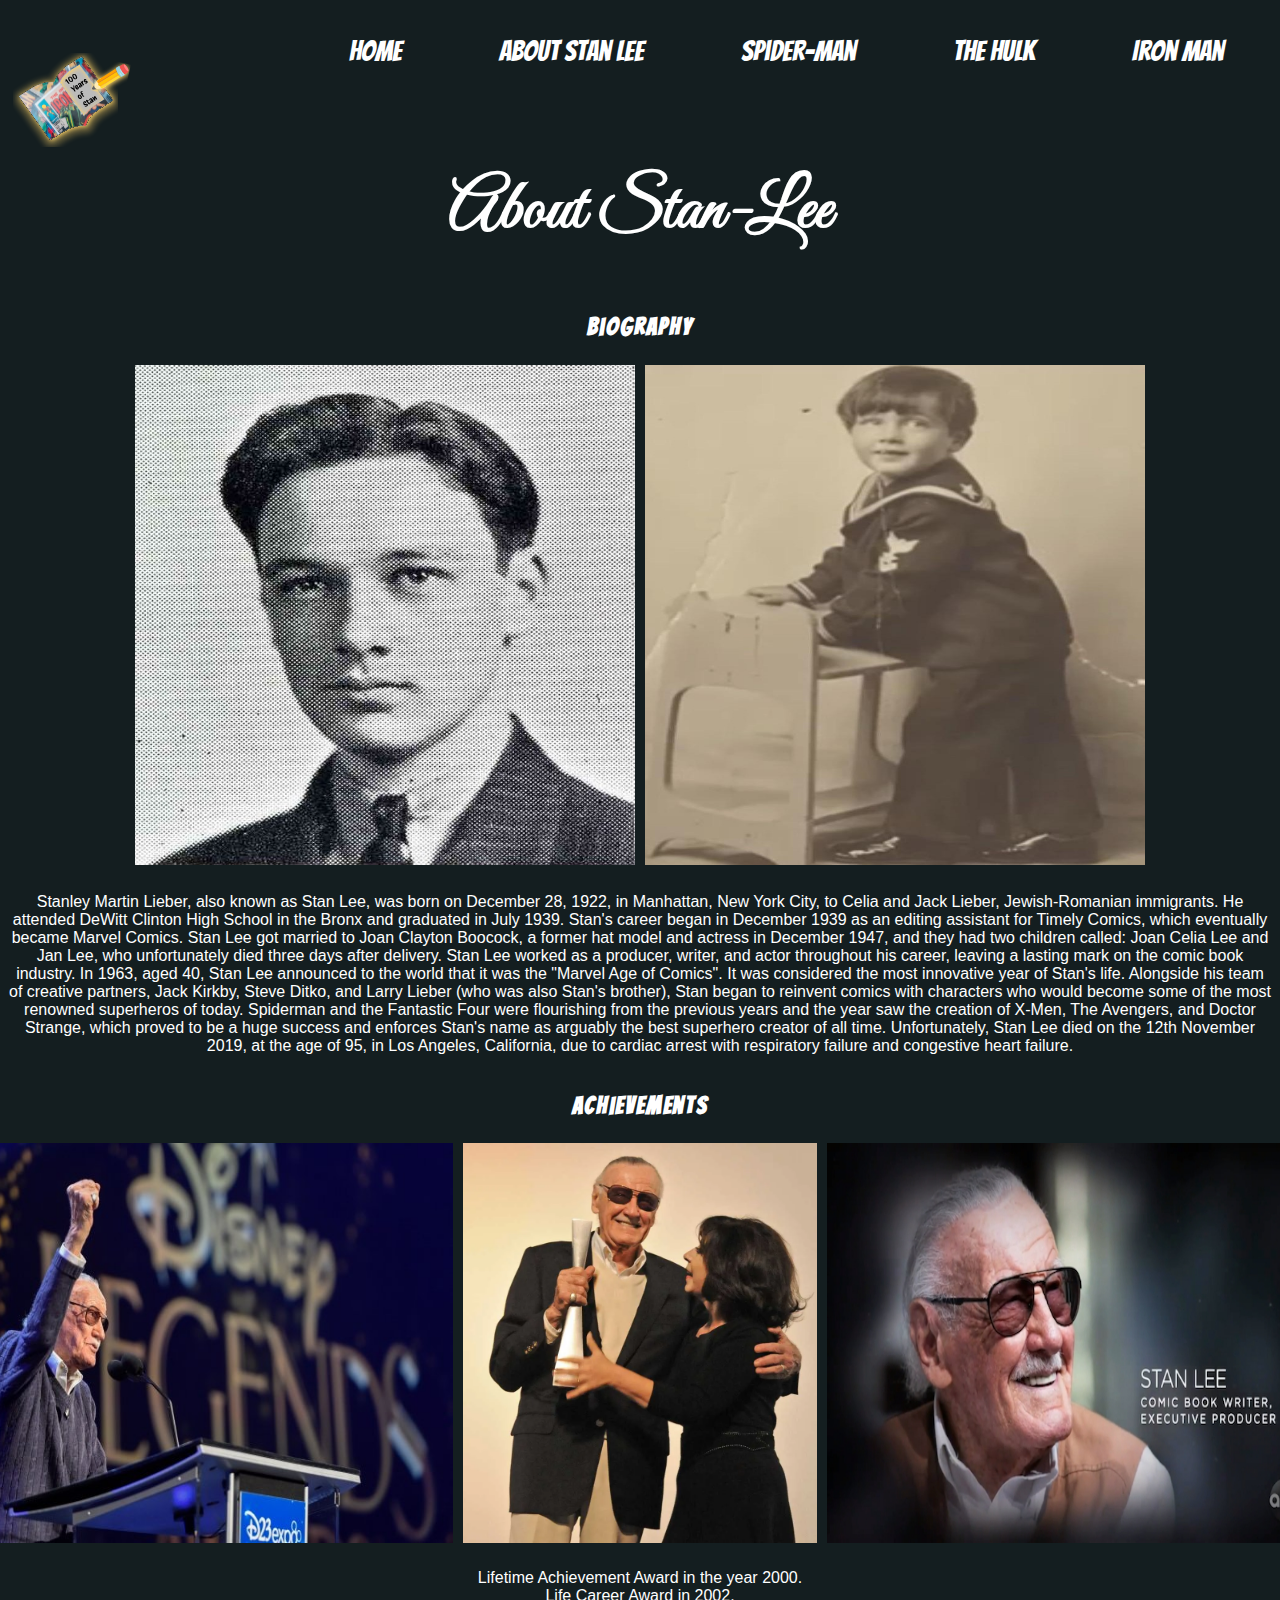
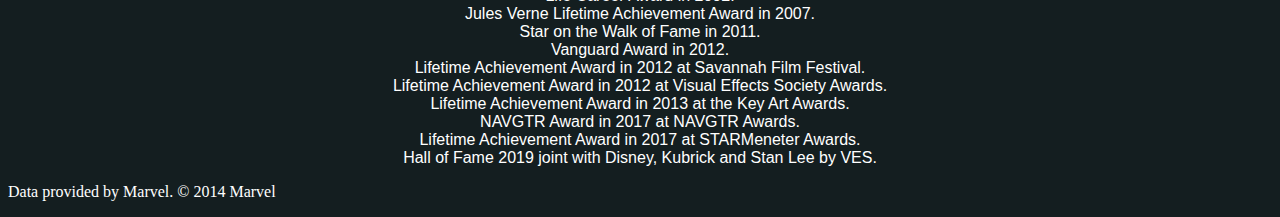
==== about.html @ 7cec00d8 "Merge all files" ====
<!DOCTYPE html>
<html lang="en">
  <head>
    <meta charset="UTF-8" />
    <meta name="viewport" content="width=device-width, initial-scale=1.0" />
    <link rel="preconnect" href="https://fonts.googleapis.com" />
    <link rel="preconnect" href="https://fonts.gstatic.com" crossorigin />
    <link
      href="https://fonts.googleapis.com/css2?family=Bangers&family=Great+Vibes&display=swap"
      rel="stylesheet"
    />
    <title>About Stan-Lee</title>
    <link rel="stylesheet" href="styled.css" />
  </head>
  <body>
    <header>
      <a href="index.html"
        id="logolink"
        ><img
          src="/images/logo.svg"
          width="200"
          height="180"
          id="logo"
          alt="A stylised image of Stan Lee using his glasses to show 100"
      /></a>
      <nav>
        <ul>
          <li><a class="nav-link" href="index.html">Home</a></li>
          <li><a class="nav-link" href="about.html">About Stan Lee</a></li>
          <li>
            <a
              class="nav-link spiderman-nav"
              href="character.html"
              onclick="localStorage.setItem('character', 'Spider-Man (Peter Parker)')"
              >Spider-Man</a
            >
          </li>
          <li>
            <a
              class="nav-link hulk-nav"
              href="character.html"
              onclick="localStorage.setItem('character', 'Hulk')"
              >The Hulk</a
            >
          </li>
          <li>
            <a
              class="nav-link ironman-nav"
              href="character.html"
              onclick="localStorage.setItem('character', 'Iron Man')"
              >Iron Man</a
            >
          </li>
        </ul>
      </nav>
    </header>
    <h1>About Stan-Lee</h1>
    <article class="about">
      <section class="bio">
        <h2>Biography</h2>
        <div class="images">
          <img src="images/StanLee.jpg" alt="Stan Lee picture when young" />
          <img src="images/StanLee1.jpg" alt="Stan Lee picture when a baby" />
        </div>
        <p>
          Stanley Martin Lieber, also known as Stan Lee, was born on December
          28, 1922, in Manhattan, New York City, to Celia and Jack Lieber,
          Jewish-Romanian immigrants. He attended DeWitt Clinton High School in
          the Bronx and graduated in July 1939. Stan's career began in December
          1939 as an editing assistant for Timely Comics, which eventually
          became Marvel Comics. Stan Lee got married to Joan Clayton Boocock, a
          former hat model and actress in December 1947, and they had two
          children called: Joan Celia Lee and Jan Lee, who unfortunately died
          three days after delivery. Stan Lee worked as a producer, writer, and
          actor throughout his career, leaving a lasting mark on the comic book
          industry. In 1963, aged 40, Stan Lee announced to the world that it
          was the "Marvel Age of Comics". It was considered the most innovative
          year of Stan's life. Alongside his team of creative partners, Jack
          Kirkby, Steve Ditko, and Larry Lieber (who was also Stan's brother),
          Stan began to reinvent comics with characters who would become some of
          the most renowned superheros of today. Spiderman and the Fantastic
          Four were flourishing from the previous years and the year saw the
          creation of X-Men, The Avengers, and Doctor Strange, which proved to
          be a huge success and enforces Stan's name as arguably the best
          superhero creator of all time. Unfortunately, Stan Lee died on the
          12th November 2019, at the age of 95, in Los Angeles, California, due
          to cardiac arrest with respiratory failure and congestive heart
          failure.
        </p>
      </section>
      <section class="achievements">
        <h2>Achievements</h2>
        <div class="achievementsimg">
          <img src="images/Awards1.jpg" alt="Stan Lee taklking on stage" />
          <img src="images/awards 3!.webp" alt="Stan Lee receiving award" />
          <img src="images/Awards 2.jpg" alt="Stan Lee profession" />
        </div>
        <li>Lifetime Achievement Award in the year 2000.</li>
        <li>Life Career Award in 2002.</li>
        <li>Jules Verne Lifetime Achievement Award in 2007.</li>
        <li>Star on the Walk of Fame in 2011.</li>
        <li>Vanguard Award in 2012.</li>
        <li>Lifetime Achievement Award in 2012 at Savannah Film Festival.</li>
        <li>
          Lifetime Achievement Award in 2012 at Visual Effects Society Awards.
        </li>
        <li>Lifetime Achievement Award in 2013 at the Key Art Awards.</li>
        <li>NAVGTR Award in 2017 at NAVGTR Awards.</li>
        <li>Lifetime Achievement Award in 2017 at STARMeneter Awards.</li>
        <li>
          Hall of Fame 2019 joint with Disney, Kubrick and Stan Lee by VES.
        </li>
      </section>
    </article>
    <footer>
      <p>Data provided by Marvel. &copy; 2014 Marvel</p>
    </footer>
  </body>
</html>
---- styled.css ----
header {
  display: flex;
  justify-content: space-between;
}
nav {
  width: 80%;
}
nav ul {
  display: flex;
  justify-content: space-around;
  list-style: none;
  font-size: clamp(1rem, 2.5vw, 1.75rem);
  font-family: "Bangers", system-ui;
  padding-bottom: 1vw;
}
.nav-link:hover {
  color: #fff301;
  text-shadow: 10px 10px 10px #ff0000;
  padding: 0px 25px 0px 25px;
  text-decoration: none;
  font-size: clamp(1.25rem, 2.5vw, 2.5rem);
}
.nav-link {
  text-decoration: none;
  color: white;
}
.spiderman-nav:hover {
  color: #5076ff;
  padding: 0px 25px 0px 25px;
  text-decoration: none;
  font-size: clamp(1.25rem, 2.5vw, 2.5rem);
  text-shadow: 10px 10px 10px #ff0000;
}
.ironman-nav:hover {
  color: #ff0000;
  padding: 0px 25px 0px 25px;
  text-decoration: none;
  font-size: clamp(1.25rem, 2.5vw, 2.5rem);
  text-shadow: 10px 10px 10px #fff301;
}
.hulk-nav:hover {
  color: #86ca66;
  padding: 0px 25px 0px 25px;
  text-decoration: none;
  font-size: clamp(1.25rem, 2.5vw, 2.5rem);
  text-shadow: 10px 10px 10px #ff0000;
}
body {
  background-color: #141e20;
  color: white;
}
h1 {
  color: #fff;
  text-align: center;
  font-family: "Great Vibes", cursive;
  font-size: 70px;
  margin-top: -2%;
  padding-bottom: 3%;
  animation: glow 5s infinite alternate;
}
@keyframes glow {
  0% {
    text-shadow: 0 0 10px #d7bb00, 0 0 20px #d7bb00, 0 0 30px #d7bb00;
  }

  50% {
    text-shadow: 0 0 10px #df0000, 0 0 25px #df0000, 0 0 40px #df0000;
  }

  100% {
    text-shadow: 0 0 10px #d7bb00, 0 0 20px #d7bb00, 0 0 30px #d7bb00;
  }
}

.images {
  display: flex;
  justify-content: center;
  align-items: center;
  gap: 10px;
}
.images img {
  width: 500px;
  height: 500px;
  margin-bottom: 1%;
}
.bio h2 {
  text-align: center;
  font-family: "Bangers", system-ui;
  letter-spacing: 1.8px;
  margin-top: -2%;
  margin-bottom: 2%;
}
.bio p {
  font-family: Arial, Helvetica, sans-serif;
  text-align: center;
  margin-bottom: 3%;
}
.achievements h2 {
  text-align: center;
  font-family: "Bangers", system-ui;
  letter-spacing: 1.8px;
  margin-bottom: 2%;
}
.achievementsimg {
  display: flex;
  flex-direction: row;
  justify-content: center;
  align-items: center;
  gap: 10px;
  margin-bottom: 1%;
}
.achievementsimg img {
  width: 500px;
  height: 400px;
  margin-bottom: 1rem;
  margin-bottom: 1%;
}
.achievements li {
  font-family: Arial, Helvetica, sans-serif;
  text-align: center;
  text-decoration: solid;
  list-style-type: circle;
}

#logolink {
  width: 10%;  
}

#logo {
  width: 100%;
}
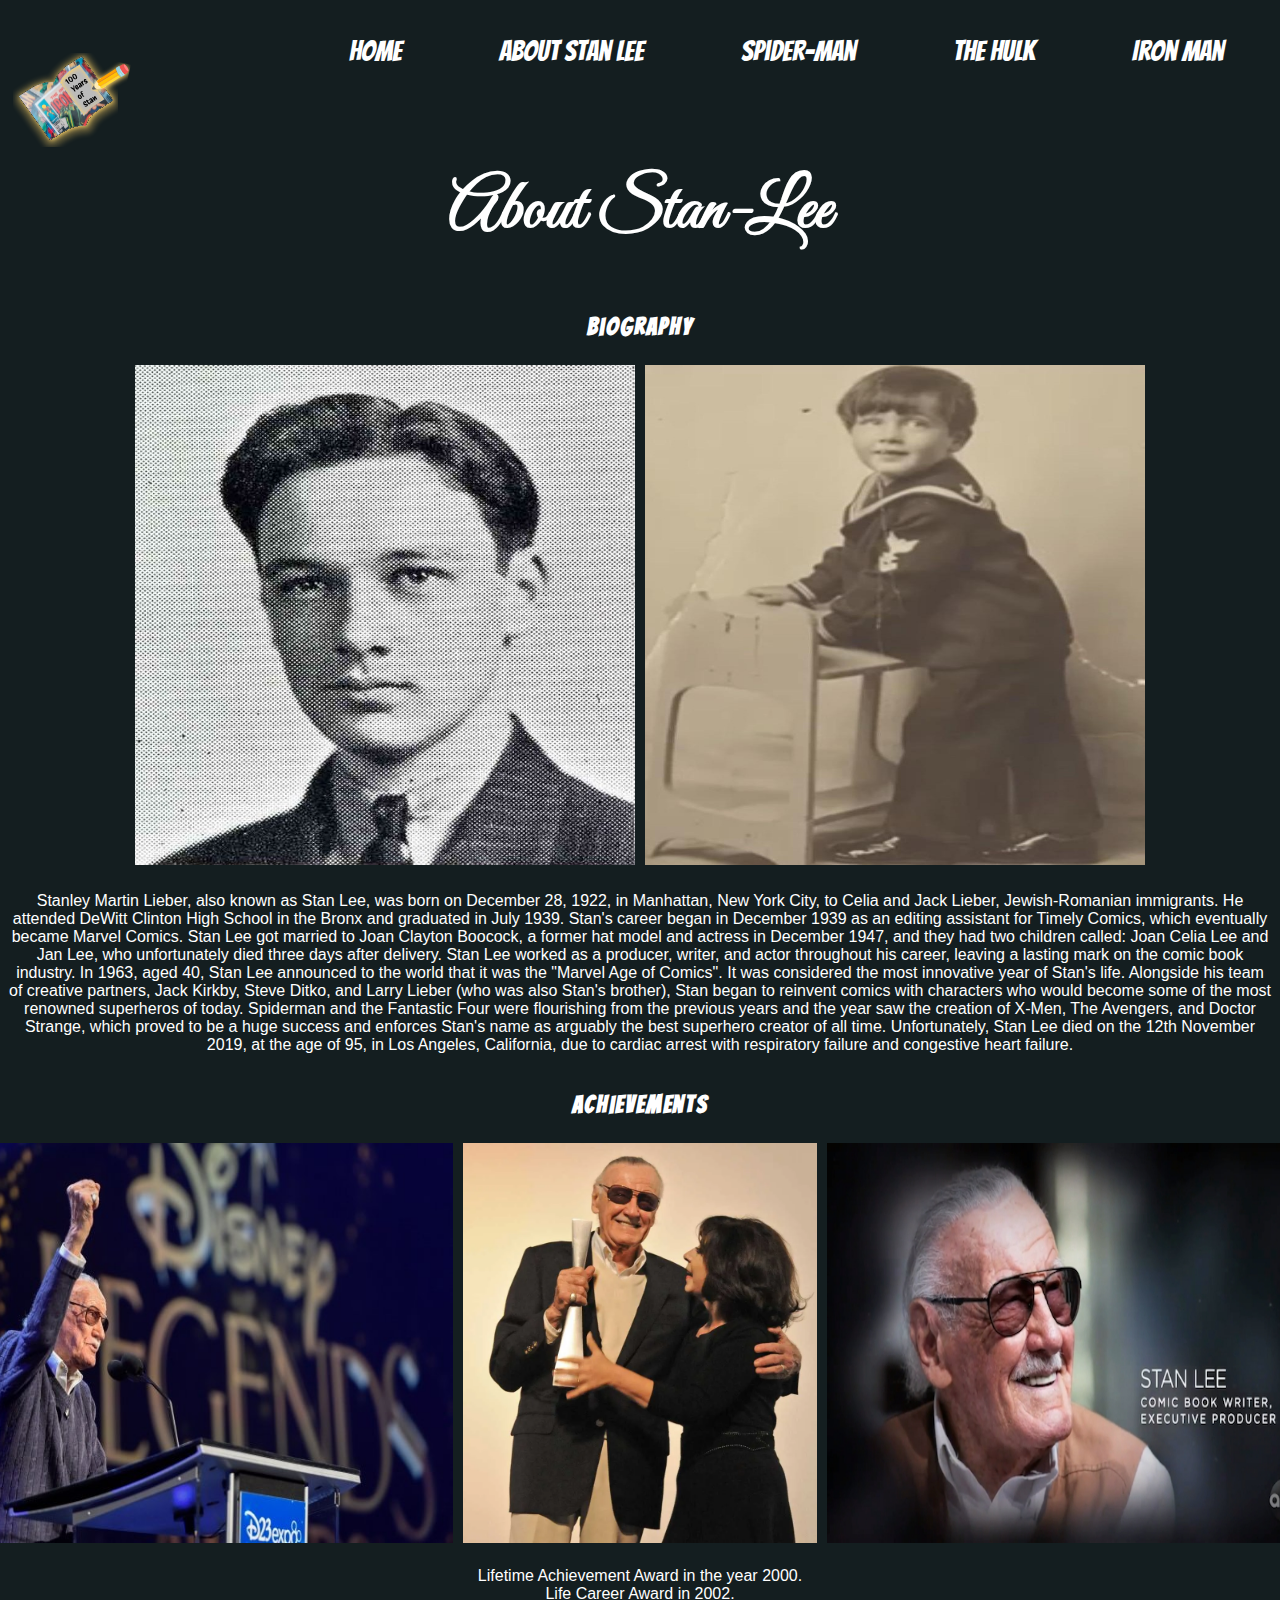
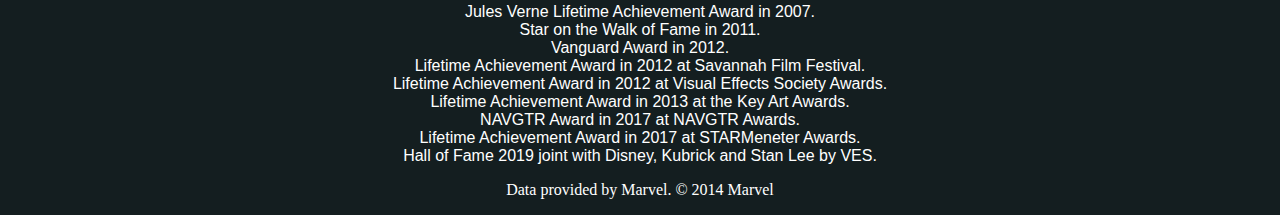
==== commit 3d3bd874: "Minor adjustments" ====
--- a/about.html
+++ b/about.html
@@ -58,10 +58,10 @@
     <article class="about">
       <section class="bio">
         <h2>Biography</h2>
-        <div class="images">
+        <figure class="images">
           <img src="images/StanLee.jpg" alt="Stan Lee picture when young" />
           <img src="images/StanLee1.jpg" alt="Stan Lee picture when a baby" />
-        </div>
+        </figure>
         <p>
           Stanley Martin Lieber, also known as Stan Lee, was born on December
           28, 1922, in Manhattan, New York City, to Celia and Jack Lieber,
@@ -90,11 +90,11 @@
       </section>
       <section class="achievements">
         <h2>Achievements</h2>
-        <div class="achievementsimg">
+        <figure class="achievementsimg">
           <img src="images/Awards1.jpg" alt="Stan Lee taklking on stage" />
           <img src="images/awards 3!.webp" alt="Stan Lee receiving award" />
           <img src="images/Awards 2.jpg" alt="Stan Lee profession" />
-        </div>
+        </figure>
         <li>Lifetime Achievement Award in the year 2000.</li>
         <li>Life Career Award in 2002.</li>
         <li>Jules Verne Lifetime Achievement Award in 2007.</li>
--- a/styled.css
+++ b/styled.css
@@ -122,6 +122,10 @@
   list-style-type: circle;
 }
 
+footer {
+  justify-items: center;
+}
+
 #logolink {
   width: 10%;  
 }
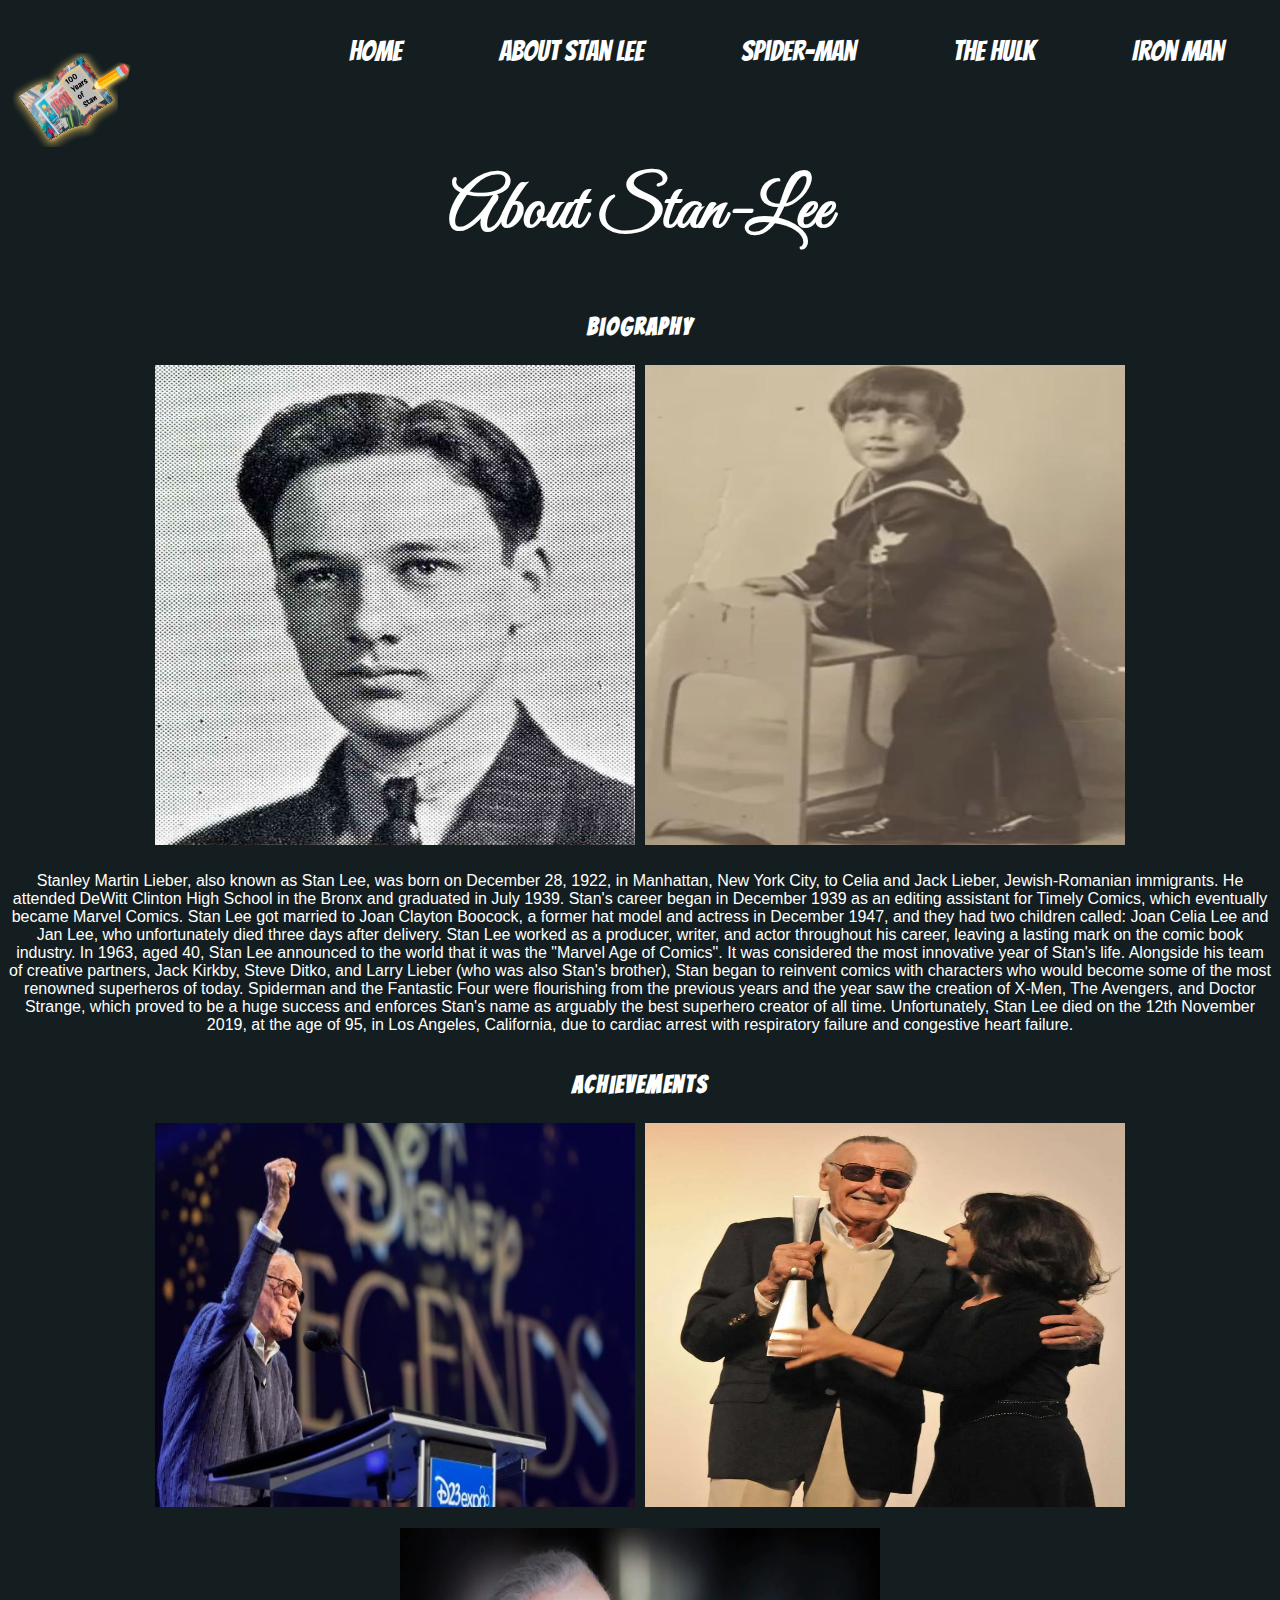
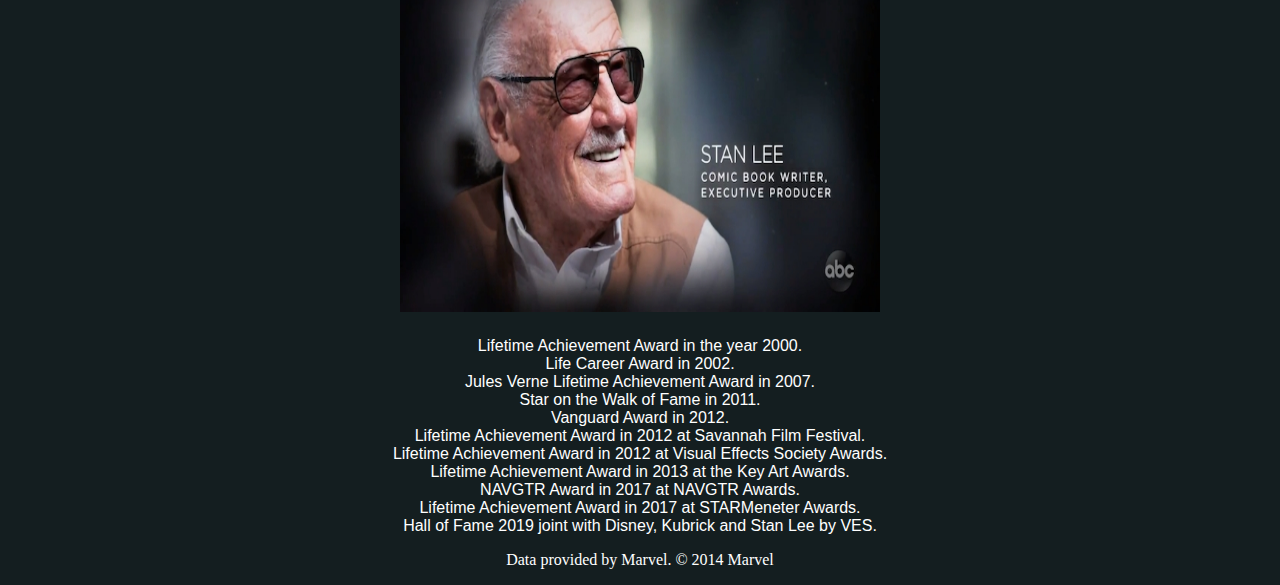
==== commit 7b904950: "Fixed localstorage issues" ====
--- a/about.html
+++ b/about.html
@@ -10,7 +10,15 @@
       rel="stylesheet"
     />
     <title>About Stan-Lee</title>
-    <link rel="stylesheet" href="styled.css" />
+    <link rel="stylesheet" href="about.css" />
+    <script>
+      function setCharacter(character) {
+          window.localStorage.setItem("character", character); // Set the "character" value in localstorage to the character argument
+          setTimeout(() => { // Delay the following so the localstorage is set before the page load
+              window.location.href = "character.html"; // Manually change the page to load character.html
+          }, 100);
+      }
+  </script>
   </head>
   <body>
     <header>
@@ -30,24 +38,21 @@
           <li>
             <a
               class="nav-link spiderman-nav"
-              href="character.html"
-              onclick="localStorage.setItem('character', 'Spider-Man (Peter Parker)')"
+              onclick="setCharacter('Spider-Man (Peter Parker)')"
               >Spider-Man</a
             >
           </li>
           <li>
             <a
               class="nav-link hulk-nav"
-              href="character.html"
-              onclick="localStorage.setItem('character', 'Hulk')"
+              onclick="setCharacter('Hulk')"
               >The Hulk</a
             >
           </li>
           <li>
             <a
               class="nav-link ironman-nav"
-              href="character.html"
-              onclick="localStorage.setItem('character', 'Iron Man')"
+              onclick="setCharacter('Iron Man')"
               >Iron Man</a
             >
           </li>
--- a/about.css
+++ b/about.css
@@ -0,0 +1,138 @@
+header {
+  display: flex;
+  justify-content: space-between;
+}
+nav {
+  width: 80%;
+}
+nav ul {
+  display: flex;
+  justify-content: space-around;
+  list-style: none;
+  font-size: clamp(1rem, 2.5vw, 1.75rem);
+  font-family: "Bangers", system-ui;
+  padding-bottom: 1vw;
+}
+.nav-link:hover {
+  cursor: pointer;
+  color: #fff301;
+  text-shadow: 10px 10px 10px #ff0000;
+  padding: 0px 25px 0px 25px;
+  text-decoration: none;
+  font-size: clamp(1.25rem, 2.5vw, 2.5rem);
+}
+.nav-link {
+  text-decoration: none;
+  color: white;
+}
+.spiderman-nav:hover {
+  color: #5076ff;
+  padding: 0px 25px 0px 25px;
+  text-decoration: none;
+  font-size: clamp(1.25rem, 2.5vw, 2.5rem);
+  text-shadow: 10px 10px 10px #ff0000;
+}
+.ironman-nav:hover {
+  color: #ff0000;
+  padding: 0px 25px 0px 25px;
+  text-decoration: none;
+  font-size: clamp(1.25rem, 2.5vw, 2.5rem);
+  text-shadow: 10px 10px 10px #fff301;
+}
+.hulk-nav:hover {
+  color: #86ca66;
+  padding: 0px 25px 0px 25px;
+  text-decoration: none;
+  font-size: clamp(1.25rem, 2.5vw, 2.5rem);
+  text-shadow: 10px 10px 10px #ff0000;
+}
+body {
+  background-color: #141e20;
+  color: white;
+}
+h1 {
+  color: #fff;
+  text-align: center;
+  font-family: "Great Vibes", cursive;
+  font-size: 70px;
+  margin-top: -2%;
+  padding-bottom: 3%;
+  animation: glow 5s infinite alternate;
+}
+@keyframes glow {
+  0% {
+    text-shadow: 0 0 10px #d7bb00, 0 0 20px #d7bb00, 0 0 30px #d7bb00;
+  }
+
+  50% {
+    text-shadow: 0 0 10px #df0000, 0 0 25px #df0000, 0 0 40px #df0000;
+  }
+
+  100% {
+    text-shadow: 0 0 10px #d7bb00, 0 0 20px #d7bb00, 0 0 30px #d7bb00;
+  }
+}
+
+.images {
+  display: flex;
+  flex-wrap: wrap;
+  justify-content: center;
+  align-items: center;
+  gap: 10px;
+}
+.images img {
+  width: 30em;
+  height: 30em;
+  margin-bottom: 1%;
+}
+.bio h2 {
+  text-align: center;
+  font-family: "Bangers", system-ui;
+  letter-spacing: 1.8px;
+  margin-top: -2%;
+  margin-bottom: 2%;
+}
+.bio p {
+  font-family: Arial, Helvetica, sans-serif;
+  text-align: center;
+  margin-bottom: 3%;
+}
+.achievements h2 {
+  text-align: center;
+  font-family: "Bangers", system-ui;
+  letter-spacing: 1.8px;
+  margin-bottom: 2%;
+}
+.achievementsimg {
+  display: flex;
+  flex-direction: row;
+  flex-wrap: wrap;
+  justify-content: center;
+  align-items: center;
+  gap: 10px;
+  margin-bottom: 1%;
+}
+.achievementsimg img {
+  width: 30em;
+  height: 24em;
+  margin-bottom: 1rem;
+  margin-bottom: 1%;
+}
+.achievements li {
+  font-family: Arial, Helvetica, sans-serif;
+  text-align: center;
+  text-decoration: solid;
+  list-style-type: circle;
+}
+
+footer {
+  justify-items: center;
+}
+
+#logolink {
+  width: 10%;  
+}
+
+#logo {
+  width: 100%;
+}
